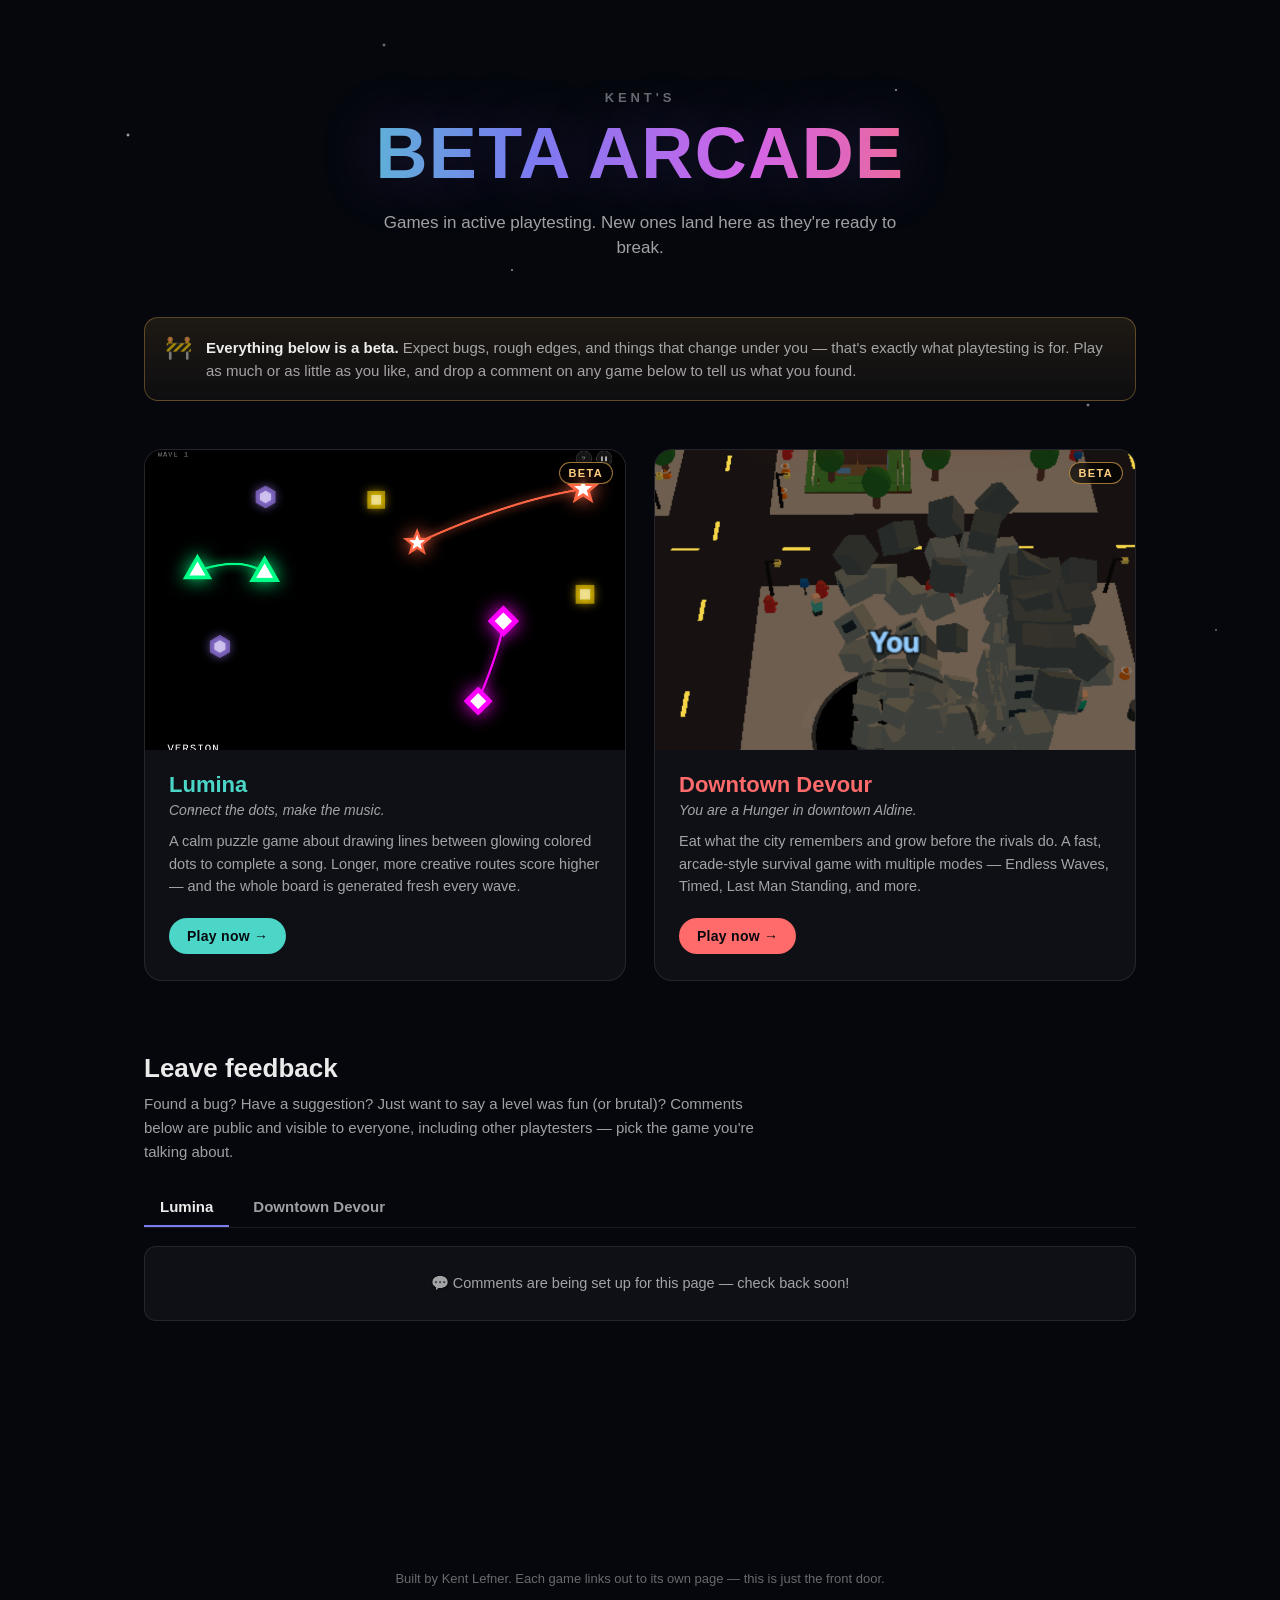
==== index.html @ b01c1314 "Show a friendly placeholder instead of giscus's raw error until it's configured Real playtesters wer" ====
<!DOCTYPE html>
<html lang="en">
<head>
<meta charset="UTF-8" />
<meta name="viewport" content="width=device-width, initial-scale=1.0" />
<title>Beta Arcade — playtest builds</title>
<meta name="description" content="Playtest builds of games in active development. Play, poke around, and leave feedback." />
<meta name="theme-color" content="#05070d" />
<link rel="icon" href="data:image/svg+xml,<svg xmlns=%22http://www.w3.org/2000/svg%22 viewBox=%220 0 100 100%22><text y=%22.9em%22 font-size=%2290%22>🕹️</text></svg>" />
<link rel="stylesheet" href="style.css" />
</head>
<body>

<div class="starfield" aria-hidden="true"></div>

<header class="hero">
  <div class="hero-inner">
    <span class="eyebrow">KENT'S</span>
    <h1 class="hero-title">BETA ARCADE</h1>
    <p class="hero-sub">Games in active playtesting. New ones land here as they're ready to break.</p>
  </div>
</header>

<main>
  <section class="beta-banner" aria-label="Beta testing notice">
    <span class="beta-banner-icon" aria-hidden="true">🚧</span>
    <div>
      <strong>Everything below is a beta.</strong>
      Expect bugs, rough edges, and things that change under you — that's exactly what playtesting is for.
      Play as much or as little as you like, and drop a comment on any game below to tell us what you found.
    </div>
  </section>

  <section class="game-grid" id="game-grid" aria-label="Games"></section>

  <section class="feedback-section">
    <h2>Leave feedback</h2>
    <p class="feedback-intro">
      Found a bug? Have a suggestion? Just want to say a level was fun (or brutal)? Comments below are public and
      visible to everyone, including other playtesters — pick the game you're talking about.
    </p>
    <div class="feedback-tabs" role="tablist" aria-label="Choose a game to comment on">
      <button class="feedback-tab active" role="tab" aria-selected="true" data-target="feedback-lumina">Lumina</button>
      <button class="feedback-tab" role="tab" aria-selected="false" data-target="feedback-downtown-devour">Downtown Devour</button>
    </div>
    <div class="feedback-panel active" id="feedback-lumina" role="tabpanel">
      <div class="giscus-mount" data-term="lumina-feedback"></div>
    </div>
    <div class="feedback-panel" id="feedback-downtown-devour" role="tabpanel" hidden>
      <div class="giscus-mount" data-term="downtown-devour-feedback"></div>
    </div>
  </section>
</main>

<footer>
  <p>Built by Kent Lefner. Each game links out to its own page — this is just the front door.</p>
</footer>

<script src="games.js"></script>
<script src="main.js"></script>
</body>
</html>
---- style.css ----
:root {
  color-scheme: dark;
  --bg: #05070d;
  --panel: rgba(255, 255, 255, 0.04);
  --panel-border: rgba(255, 255, 255, 0.09);
  --text: rgba(255, 255, 255, 0.92);
  --text-dim: rgba(255, 255, 255, 0.62);
  --text-dimmer: rgba(255, 255, 255, 0.4);
}

* { box-sizing: border-box; }

html, body {
  margin: 0;
  padding: 0;
  background: var(--bg);
  color: var(--text);
  font-family: -apple-system, BlinkMacSystemFont, 'Segoe UI', Roboto, Helvetica, Arial, sans-serif;
  overflow-x: hidden;
}

/* A few dozen soft, fixed-position "stars" behind everything -- cheap and
   static (no animation cost) but enough to read as "space", tying the hub
   visually to the games it's introducing. */
.starfield {
  position: fixed;
  inset: 0;
  z-index: 0;
  pointer-events: none;
  background-image:
    radial-gradient(2px 2px at 10% 15%, rgba(255,255,255,0.9), transparent),
    radial-gradient(2px 2px at 25% 60%, rgba(255,255,255,0.7), transparent),
    radial-gradient(1.5px 1.5px at 40% 30%, rgba(255,255,255,0.8), transparent),
    radial-gradient(2px 2px at 55% 80%, rgba(255,255,255,0.6), transparent),
    radial-gradient(1.5px 1.5px at 70% 10%, rgba(255,255,255,0.9), transparent),
    radial-gradient(2px 2px at 85% 45%, rgba(255,255,255,0.7), transparent),
    radial-gradient(1.5px 1.5px at 95% 70%, rgba(255,255,255,0.6), transparent),
    radial-gradient(2px 2px at 15% 90%, rgba(255,255,255,0.5), transparent),
    radial-gradient(1.5px 1.5px at 65% 55%, rgba(255,255,255,0.5), transparent),
    radial-gradient(2px 2px at 30% 5%, rgba(255,255,255,0.6), transparent);
  background-size: 100% 100%;
}

header.hero {
  position: relative;
  z-index: 1;
  padding: 88px 24px 56px;
  text-align: center;
}

.hero-inner { max-width: 720px; margin: 0 auto; }

.eyebrow {
  display: inline-block;
  font-size: 13px;
  letter-spacing: 0.3em;
  color: var(--text-dimmer);
  font-weight: 600;
}

.hero-title {
  margin: 10px 0 0;
  font-size: clamp(40px, 9vw, 72px);
  font-weight: 800;
  letter-spacing: 0.02em;
  line-height: 1.05;
  background: linear-gradient(90deg, #4cd6c8 0%, #7c7cf0 35%, #d966e8 65%, #ff6b6b 100%);
  -webkit-background-clip: text;
  background-clip: text;
  color: transparent;
  text-shadow: 0 0 60px rgba(140, 120, 255, 0.25);
}

.hero-sub {
  margin: 18px auto 0;
  max-width: 520px;
  color: var(--text-dim);
  font-size: 17px;
  line-height: 1.5;
}

main {
  position: relative;
  z-index: 1;
  max-width: 1040px;
  margin: 0 auto;
  padding: 0 24px 80px;
}

.beta-banner {
  display: flex;
  gap: 14px;
  align-items: flex-start;
  background: linear-gradient(180deg, rgba(255, 190, 90, 0.1), rgba(255, 190, 90, 0.04));
  border: 1px solid rgba(255, 190, 90, 0.3);
  border-radius: 14px;
  padding: 18px 20px;
  font-size: 15px;
  line-height: 1.55;
  color: var(--text-dim);
  margin-bottom: 48px;
}
.beta-banner strong { color: var(--text); }
.beta-banner-icon { font-size: 22px; line-height: 1; margin-top: 1px; }

.game-grid {
  display: grid;
  grid-template-columns: repeat(auto-fit, minmax(300px, 1fr));
  gap: 28px;
  margin-bottom: 72px;
}

.game-card {
  display: block;
  text-decoration: none;
  color: inherit;
  background: var(--panel);
  border: 1px solid var(--panel-border);
  border-radius: 18px;
  overflow: hidden;
  transition: transform 0.2s ease, border-color 0.2s ease, box-shadow 0.2s ease;
}
.game-card:hover, .game-card:focus-visible {
  transform: translateY(-6px);
  border-color: var(--accent);
  box-shadow: 0 18px 40px -14px color-mix(in srgb, var(--accent) 55%, transparent);
}

.game-shot-wrap {
  position: relative;
  aspect-ratio: 16 / 10;
  background: #000;
  overflow: hidden;
}
.game-shot {
  width: 100%;
  height: 100%;
  object-fit: cover;
  display: block;
  transition: transform 0.35s ease;
}
.game-card:hover .game-shot { transform: scale(1.04); }

.beta-tag {
  position: absolute;
  top: 12px;
  right: 12px;
  background: rgba(0, 0, 0, 0.65);
  border: 1px solid rgba(255, 190, 90, 0.6);
  color: #ffcf80;
  font-size: 11px;
  font-weight: 700;
  letter-spacing: 0.12em;
  padding: 4px 9px;
  border-radius: 999px;
  backdrop-filter: blur(4px);
}

.game-card-body { padding: 22px 24px 26px; }

.game-title {
  margin: 0 0 4px;
  font-size: 22px;
  font-weight: 700;
  color: var(--accent);
}
.game-tagline {
  margin: 0 0 12px;
  font-size: 14px;
  font-style: italic;
  color: var(--text-dim);
}
.game-desc {
  margin: 0 0 20px;
  font-size: 14.5px;
  line-height: 1.55;
  color: var(--text-dim);
}

.play-button {
  display: inline-block;
  font-size: 14px;
  font-weight: 700;
  letter-spacing: 0.02em;
  color: #05070d;
  background: var(--accent);
  padding: 10px 18px;
  border-radius: 999px;
}

.feedback-section h2 {
  font-size: 26px;
  margin-bottom: 8px;
}
.feedback-intro {
  color: var(--text-dim);
  font-size: 15px;
  line-height: 1.6;
  max-width: 640px;
  margin: 0 0 24px;
}

.feedback-tabs {
  display: flex;
  gap: 8px;
  margin-bottom: 18px;
  border-bottom: 1px solid var(--panel-border);
}
.feedback-tab {
  appearance: none;
  background: none;
  border: none;
  border-bottom: 2px solid transparent;
  color: var(--text-dim);
  font-size: 15px;
  font-weight: 600;
  padding: 10px 16px;
  cursor: pointer;
}
.feedback-tab.active {
  color: var(--text);
  border-bottom-color: #7c7cf0;
}
.feedback-tab:hover { color: var(--text); }

.feedback-panel { min-height: 200px; }

.giscus-placeholder {
  padding: 28px 20px;
  text-align: center;
  color: var(--text-dim);
  font-size: 14.5px;
  background: var(--panel);
  border: 1px solid var(--panel-border);
  border-radius: 12px;
}

footer {
  position: relative;
  z-index: 1;
  text-align: center;
  padding: 32px 24px 48px;
  color: var(--text-dimmer);
  font-size: 13px;
}

@media (max-width: 480px) {
  header.hero { padding: 64px 20px 40px; }
  .game-card-body { padding: 18px 18px 22px; }
}
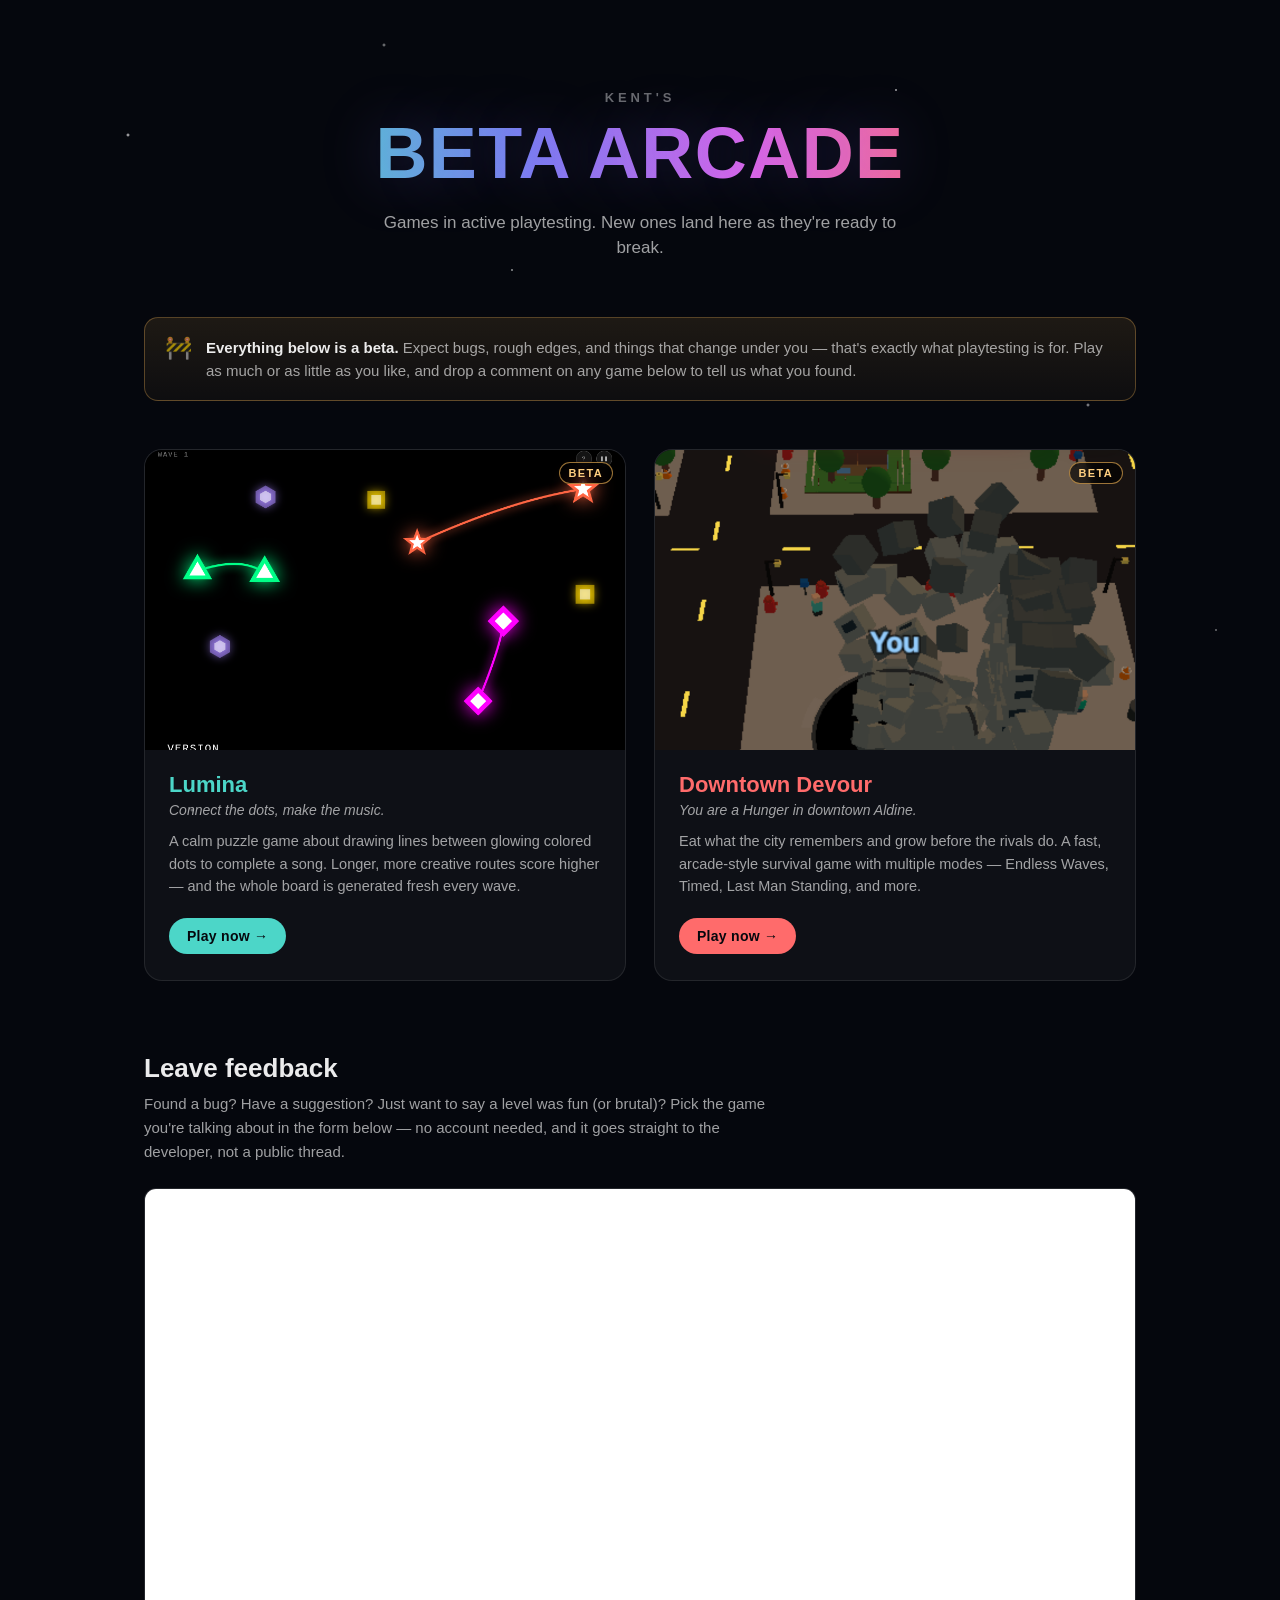
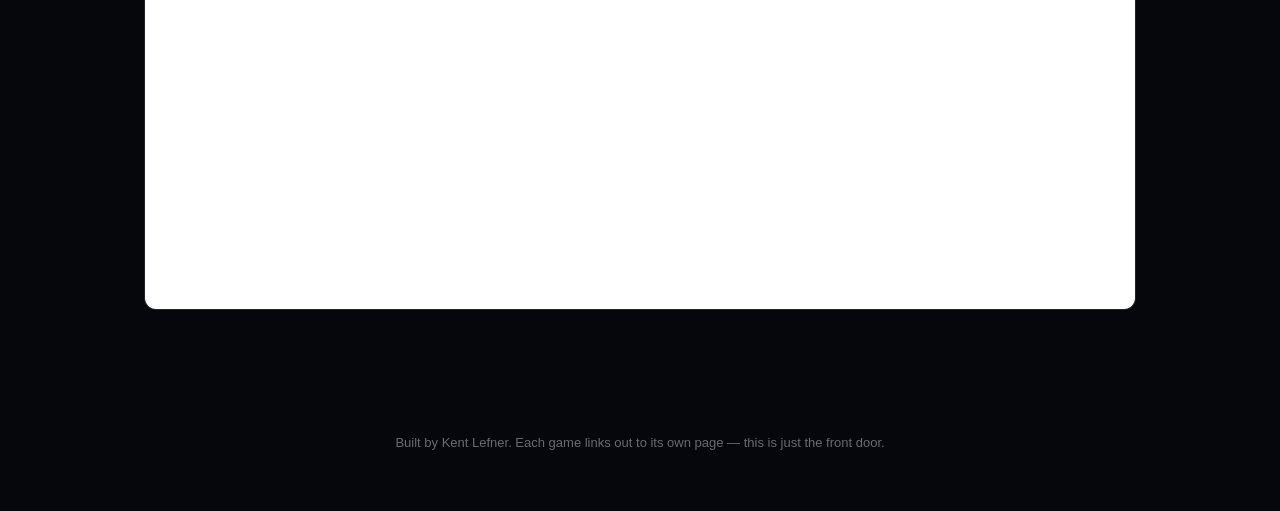
==== commit c4468bd8: "Replace giscus comments with an embedded Google Form Requiring a GitHub account to leave feedback wa" ====
--- a/index.html
+++ b/index.html
@@ -36,19 +36,10 @@
   <section class="feedback-section">
     <h2>Leave feedback</h2>
     <p class="feedback-intro">
-      Found a bug? Have a suggestion? Just want to say a level was fun (or brutal)? Comments below are public and
-      visible to everyone, including other playtesters — pick the game you're talking about.
+      Found a bug? Have a suggestion? Just want to say a level was fun (or brutal)? Pick the game you're talking
+      about in the form below — no account needed, and it goes straight to the developer, not a public thread.
     </p>
-    <div class="feedback-tabs" role="tablist" aria-label="Choose a game to comment on">
-      <button class="feedback-tab active" role="tab" aria-selected="true" data-target="feedback-lumina">Lumina</button>
-      <button class="feedback-tab" role="tab" aria-selected="false" data-target="feedback-downtown-devour">Downtown Devour</button>
-    </div>
-    <div class="feedback-panel active" id="feedback-lumina" role="tabpanel">
-      <div class="giscus-mount" data-term="lumina-feedback"></div>
-    </div>
-    <div class="feedback-panel" id="feedback-downtown-devour" role="tabpanel" hidden>
-      <div class="giscus-mount" data-term="downtown-devour-feedback"></div>
-    </div>
+    <div class="feedback-form-mount" id="feedback-form-mount"></div>
   </section>
 </main>
 
--- a/style.css
+++ b/style.css
@@ -200,39 +200,18 @@
   margin: 0 0 24px;
 }
 
-.feedback-tabs {
-  display: flex;
-  gap: 8px;
-  margin-bottom: 18px;
-  border-bottom: 1px solid var(--panel-border);
-}
-.feedback-tab {
-  appearance: none;
-  background: none;
-  border: none;
-  border-bottom: 2px solid transparent;
-  color: var(--text-dim);
-  font-size: 15px;
-  font-weight: 600;
-  padding: 10px 16px;
-  cursor: pointer;
-}
-.feedback-tab.active {
-  color: var(--text);
-  border-bottom-color: #7c7cf0;
-}
-.feedback-tab:hover { color: var(--text); }
-
-.feedback-panel { min-height: 200px; }
-
-.giscus-placeholder {
-  padding: 28px 20px;
-  text-align: center;
-  color: var(--text-dim);
-  font-size: 14.5px;
+.feedback-form-mount {
   background: var(--panel);
   border: 1px solid var(--panel-border);
   border-radius: 12px;
+  overflow: hidden;
+}
+.feedback-form-mount iframe {
+  display: block;
+  width: 100%;
+  height: 900px;
+  max-height: 80vh;
+  border: none;
 }
 
 footer {
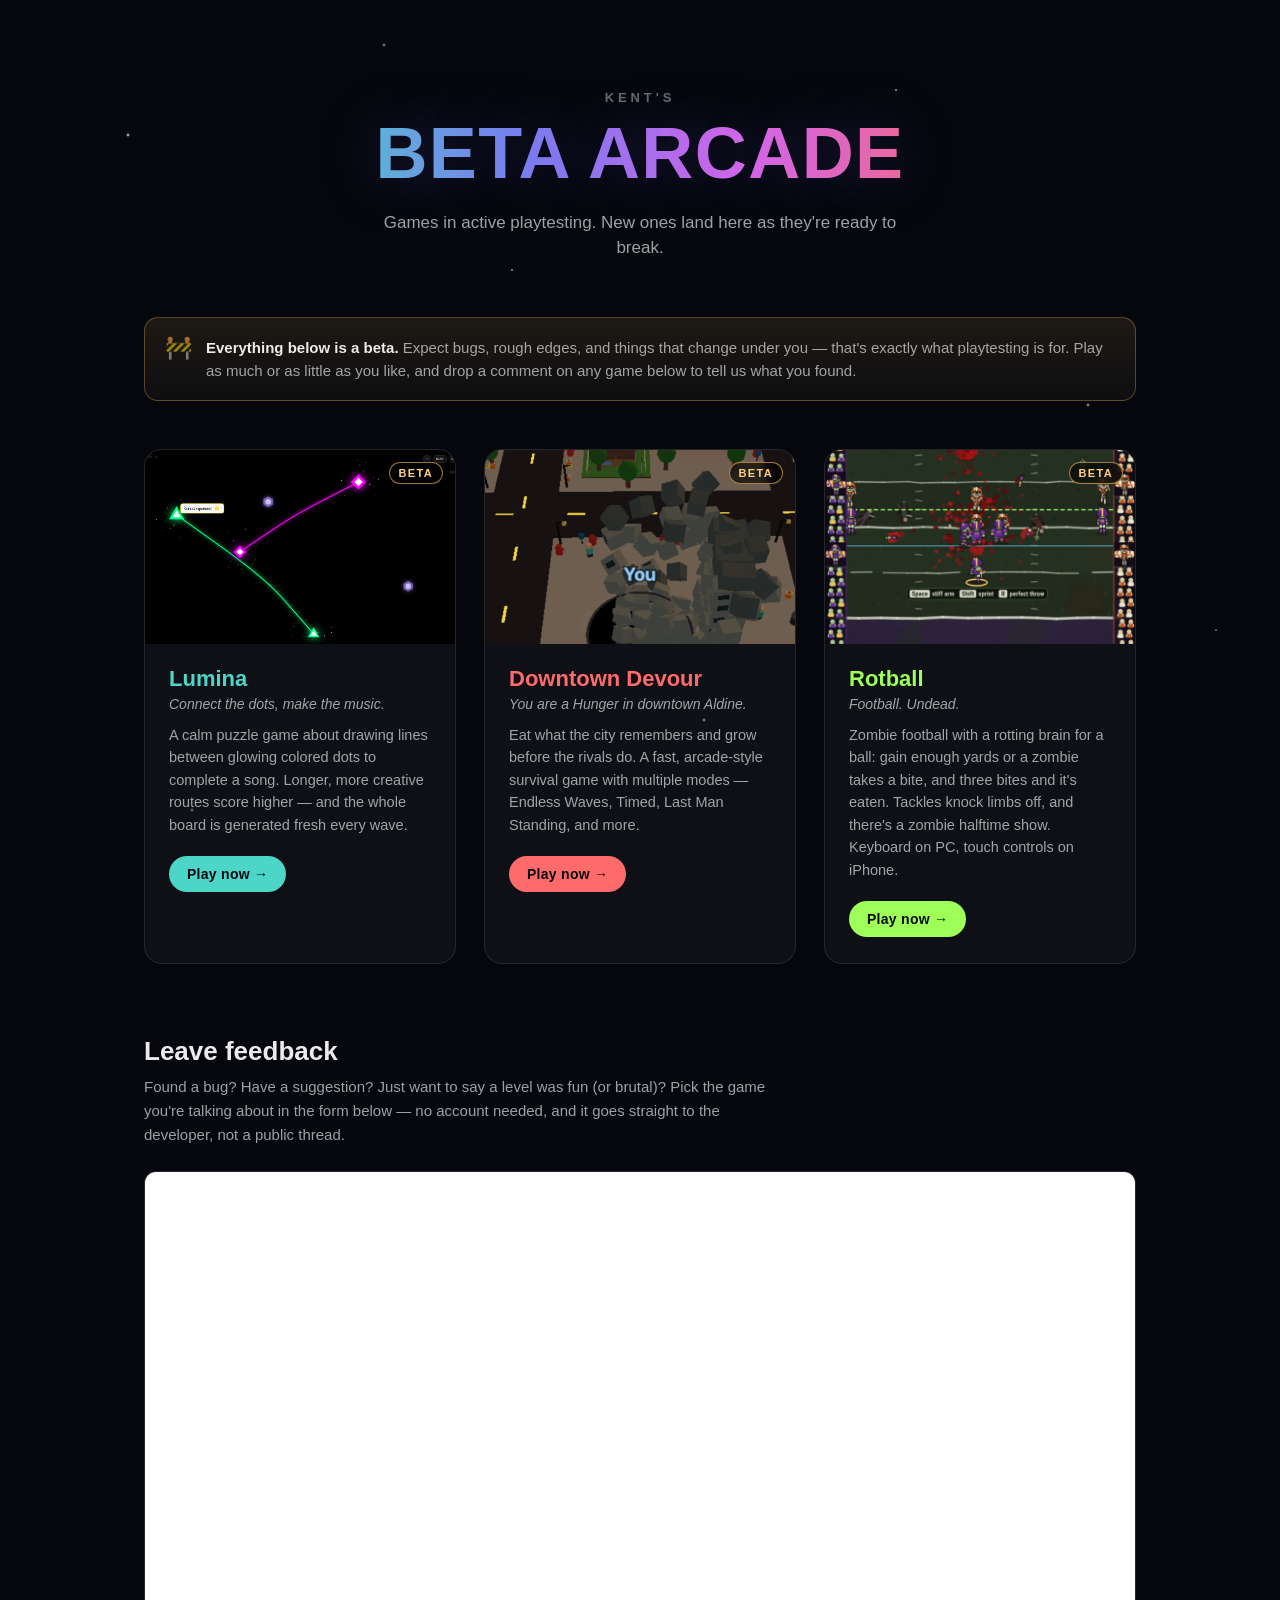
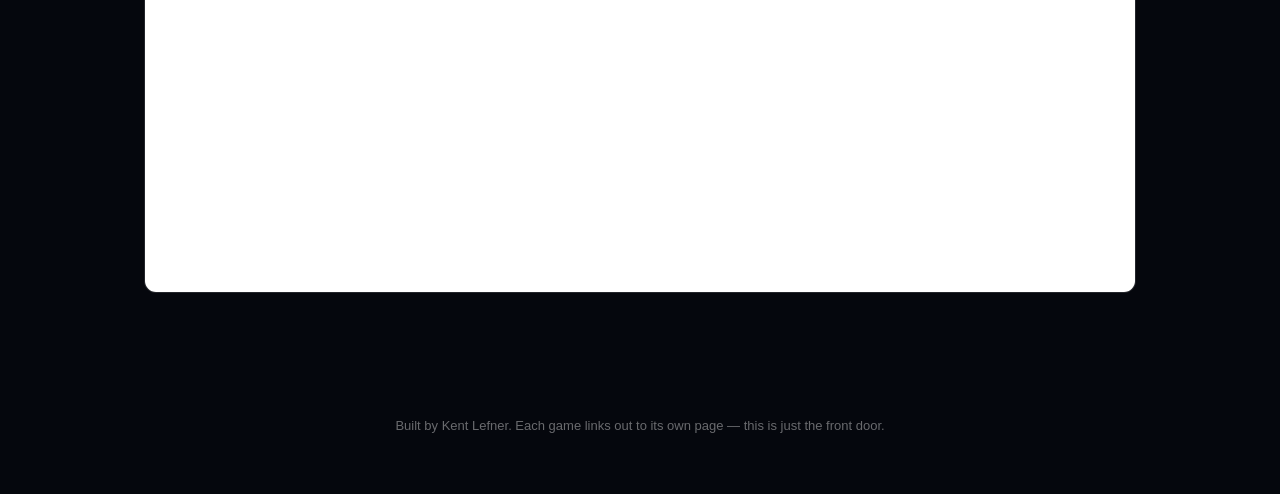
==== commit 188f5ebc: "Show a Rotball 0.12.8 screenshot on the games page and stop stale caching Replaces the old Dead Ball" ====
--- a/index.html
+++ b/index.html
@@ -7,7 +7,7 @@
 <meta name="description" content="Playtest builds of games in active development. Play, poke around, and leave feedback." />
 <meta name="theme-color" content="#05070d" />
 <link rel="icon" href="data:image/svg+xml,<svg xmlns=%22http://www.w3.org/2000/svg%22 viewBox=%220 0 100 100%22><text y=%22.9em%22 font-size=%2290%22>🕹️</text></svg>" />
-<link rel="stylesheet" href="style.css" />
+<link rel="stylesheet" href="style.css?v=2" />
 </head>
 <body>
 
@@ -47,7 +47,7 @@
   <p>Built by Kent Lefner. Each game links out to its own page — this is just the front door.</p>
 </footer>
 
-<script src="games.js"></script>
-<script src="main.js"></script>
+<script src="games.js?v=2"></script>
+<script src="main.js?v=2"></script>
 </body>
 </html>
